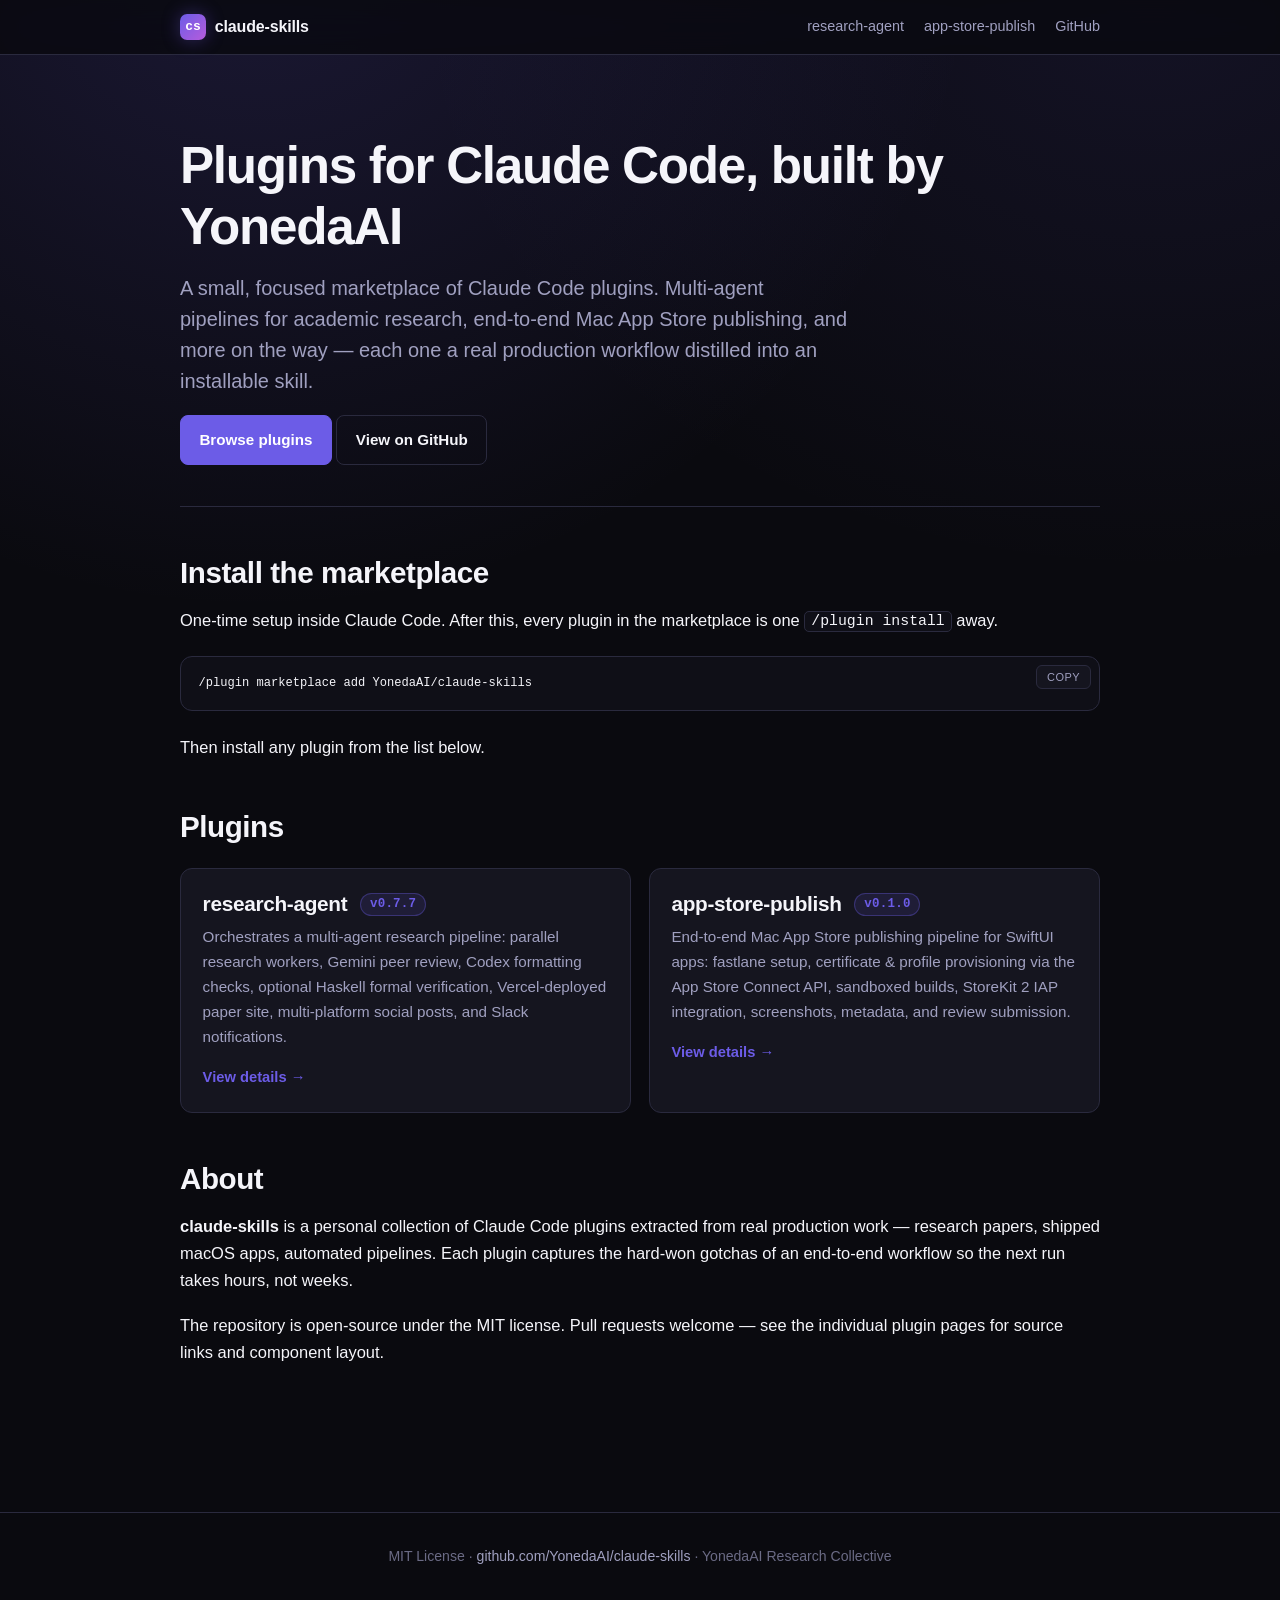
==== docs/index.html @ 032ab2cd "Add GitHub Pages site under /docs - Top-level README pointing to the published site and per-plugin f" ====
<!doctype html>
<html lang="en">
<head>
  <meta charset="utf-8">
  <meta name="viewport" content="width=device-width, initial-scale=1, viewport-fit=cover">
  <meta name="theme-color" content="#0a0a0f">
  <title>claude-skills — Plugins for Claude Code by YonedaAI</title>
  <meta name="description" content="A marketplace of plugins for Claude Code: multi-agent research pipelines, Mac App Store publishing, and more — built by YonedaAI.">

  <link rel="icon" type="image/svg+xml" href="assets/img/favicon.svg">
  <link rel="canonical" href="https://yonedaai.github.io/claude-skills/">
  <link rel="stylesheet" href="assets/css/style.css">

  <meta property="og:type" content="website">
  <meta property="og:title" content="claude-skills — Plugins for Claude Code">
  <meta property="og:description" content="A marketplace of plugins for Claude Code: multi-agent research pipelines, Mac App Store publishing, and more.">
  <meta property="og:url" content="https://yonedaai.github.io/claude-skills/">
  <meta property="og:image" content="https://yonedaai.github.io/claude-skills/assets/img/og-default.png">
  <meta name="twitter:card" content="summary_large_image">
  <meta name="twitter:title" content="claude-skills — Plugins for Claude Code">
  <meta name="twitter:description" content="A marketplace of plugins for Claude Code by YonedaAI.">
  <meta name="twitter:image" content="https://yonedaai.github.io/claude-skills/assets/img/og-default.png">
</head>
<body>

<header class="site-header">
  <div class="site-header-inner">
    <a class="brand" href="./">
      <span class="brand-mark">cs</span>
      <span>claude-skills</span>
    </a>
    <nav class="nav" aria-label="Primary">
      <a href="./research-agent/">research-agent</a>
      <a href="./app-store-publish/">app-store-publish</a>
      <a href="https://github.com/YonedaAI/claude-skills" rel="noopener">GitHub</a>
    </nav>
  </div>
</header>

<main>
  <section class="hero" id="top">
    <h1>Plugins for Claude Code, built by YonedaAI</h1>
    <p class="lead">
      A small, focused marketplace of Claude Code plugins. Multi-agent pipelines for academic
      research, end-to-end Mac App Store publishing, and more on the way — each one a real
      production workflow distilled into an installable skill.
    </p>
    <p>
      <a class="btn" href="#plugins">Browse plugins</a>
      <a class="btn btn-ghost" href="https://github.com/YonedaAI/claude-skills" rel="noopener">View on GitHub</a>
    </p>
  </section>

  <section id="install">
    <h2>Install the marketplace</h2>
    <p>One-time setup inside Claude Code. After this, every plugin in the marketplace is one
      <code>/plugin install</code> away.</p>
    <pre><code>/plugin marketplace add YonedaAI/claude-skills</code></pre>
    <p>Then install any plugin from the list below.</p>
  </section>

  <section id="plugins">
    <h2>Plugins</h2>
    <div class="grid grid-2">

      <article class="card">
        <h3>research-agent <span class="pill">v0.7.7</span></h3>
        <p>
          Orchestrates a multi-agent research pipeline: parallel research workers, Gemini peer
          review, Codex formatting checks, optional Haskell formal verification, Vercel-deployed
          paper site, multi-platform social posts, and Slack notifications.
        </p>
        <a class="card-link" href="./research-agent/">View details →</a>
      </article>

      <article class="card">
        <h3>app-store-publish <span class="pill">v0.1.0</span></h3>
        <p>
          End-to-end Mac App Store publishing pipeline for SwiftUI apps: fastlane setup,
          certificate &amp; profile provisioning via the App Store Connect API, sandboxed builds,
          StoreKit 2 IAP integration, screenshots, metadata, and review submission.
        </p>
        <a class="card-link" href="./app-store-publish/">View details →</a>
      </article>

    </div>
  </section>

  <section id="about">
    <h2>About</h2>
    <p>
      <strong>claude-skills</strong> is a personal collection of Claude Code plugins extracted
      from real production work — research papers, shipped macOS apps, automated pipelines.
      Each plugin captures the hard-won gotchas of an end-to-end workflow so the next run takes
      hours, not weeks.
    </p>
    <p>
      The repository is open-source under the MIT license. Pull requests welcome — see the
      individual plugin pages for source links and component layout.
    </p>
  </section>
</main>

<footer class="site-footer">
  <div class="site-footer-inner">
    <p>
      MIT License · <a href="https://github.com/YonedaAI/claude-skills" rel="noopener">github.com/YonedaAI/claude-skills</a>
      · YonedaAI Research Collective
    </p>
  </div>
</footer>

<script src="assets/js/app.js" defer></script>
</body>
</html>
---- docs/assets/css/style.css ----
:root {
  --bg: #0a0a0f;
  --surface: #15151f;
  --surface-hover: #1c1c2a;
  --accent: #6c5ce7;
  --accent-hover: #8475ec;
  --accent-glow: rgba(108, 92, 231, 0.35);
  --text: #f5f5fa;
  --text-muted: #a0a0c0;
  --text-dim: #6b6b85;
  --border: #2a2a3e;
  --code-bg: #0f0f17;
  --success: #4ade80;
  --warning: #fbbf24;

  --font-sans: -apple-system, BlinkMacSystemFont, "Segoe UI", Roboto, Helvetica, Arial, sans-serif;
  --font-mono: ui-monospace, SFMono-Regular, "JetBrains Mono", Menlo, Consolas, monospace;

  --radius: 12px;
  --radius-sm: 8px;

  --max-w: 960px;
}

* {
  box-sizing: border-box;
}

html {
  scroll-behavior: smooth;
  -webkit-text-size-adjust: 100%;
}

body {
  margin: 0;
  font-family: var(--font-sans);
  font-size: clamp(15px, 0.95rem + 0.1vw, 17px);
  line-height: 1.65;
  color: var(--text);
  background: var(--bg);
  background-image:
    radial-gradient(at 20% -10%, rgba(108, 92, 231, 0.18), transparent 50%),
    radial-gradient(at 90% 0%, rgba(108, 92, 231, 0.1), transparent 45%);
  background-attachment: fixed;
  -webkit-font-smoothing: antialiased;
  -moz-osx-font-smoothing: grayscale;
}

a {
  color: var(--accent);
  text-decoration: none;
  transition: color 0.15s ease;
}

a:hover {
  color: var(--accent-hover);
  text-decoration: underline;
  text-underline-offset: 3px;
}

h1, h2, h3, h4 {
  font-weight: 700;
  letter-spacing: -0.015em;
  line-height: 1.2;
  margin: 2.5rem 0 1rem;
  color: var(--text);
}

h1 {
  font-size: clamp(2rem, 1.6rem + 2vw, 3.2rem);
  letter-spacing: -0.025em;
  margin-top: 0;
}

h2 {
  font-size: clamp(1.4rem, 1.2rem + 1vw, 1.85rem);
  padding-top: 0.5rem;
}

h3 {
  font-size: clamp(1.15rem, 1.05rem + 0.4vw, 1.3rem);
}

p, ul, ol {
  margin: 0 0 1.1rem;
}

ul, ol {
  padding-left: 1.4rem;
}

li {
  margin-bottom: 0.4rem;
}

li::marker {
  color: var(--text-dim);
}

code, pre {
  font-family: var(--font-mono);
  font-size: 0.9em;
}

p code, li code, td code {
  background: var(--code-bg);
  border: 1px solid var(--border);
  padding: 0.1em 0.4em;
  border-radius: 5px;
  color: var(--text);
}

pre {
  background: var(--code-bg);
  border: 1px solid var(--border);
  border-radius: var(--radius);
  padding: 1rem 1.1rem;
  overflow-x: auto;
  position: relative;
  margin: 1.4rem 0;
  font-size: 0.84rem;
  line-height: 1.55;
}

pre code {
  background: transparent;
  border: 0;
  padding: 0;
  color: var(--text);
}

.copy-btn {
  position: absolute;
  top: 8px;
  right: 8px;
  background: var(--surface);
  color: var(--text-muted);
  border: 1px solid var(--border);
  border-radius: 6px;
  padding: 5px 10px;
  font-size: 11px;
  font-family: var(--font-sans);
  cursor: pointer;
  transition: all 0.15s ease;
  letter-spacing: 0.04em;
  text-transform: uppercase;
}

.copy-btn:hover {
  background: var(--surface-hover);
  color: var(--text);
  border-color: var(--accent);
}

.copy-btn.copied {
  background: var(--accent);
  color: white;
  border-color: var(--accent);
}

table {
  width: 100%;
  border-collapse: collapse;
  margin: 1.2rem 0;
  font-size: 0.92rem;
  display: block;
  overflow-x: auto;
  white-space: nowrap;
}

@media (min-width: 720px) {
  table {
    display: table;
    white-space: normal;
  }
}

th, td {
  text-align: left;
  padding: 0.6rem 0.85rem;
  border-bottom: 1px solid var(--border);
}

th {
  background: var(--surface);
  color: var(--text);
  font-weight: 600;
  font-size: 0.82rem;
  text-transform: uppercase;
  letter-spacing: 0.06em;
  border-bottom-color: var(--accent);
}

tr:hover td {
  background: rgba(108, 92, 231, 0.04);
}

.site-header {
  position: sticky;
  top: 0;
  z-index: 50;
  background: rgba(10, 10, 15, 0.85);
  backdrop-filter: saturate(180%) blur(14px);
  -webkit-backdrop-filter: saturate(180%) blur(14px);
  border-bottom: 1px solid var(--border);
}

.site-header-inner {
  max-width: var(--max-w);
  margin: 0 auto;
  padding: 0.85rem 1.25rem;
  display: flex;
  align-items: center;
  justify-content: space-between;
  gap: 1rem;
}

.brand {
  display: flex;
  align-items: center;
  gap: 0.55rem;
  font-weight: 700;
  font-size: 1rem;
  color: var(--text);
  letter-spacing: -0.01em;
}

.brand:hover {
  text-decoration: none;
  color: var(--text);
}

.brand-mark {
  width: 26px;
  height: 26px;
  border-radius: 7px;
  background: linear-gradient(135deg, var(--accent), #b65cdc);
  box-shadow: 0 0 18px var(--accent-glow);
  display: grid;
  place-items: center;
  color: white;
  font-weight: 800;
  font-size: 13px;
  font-family: var(--font-mono);
}

.nav {
  display: flex;
  gap: 1.25rem;
  font-size: 0.9rem;
}

.nav a {
  color: var(--text-muted);
  white-space: nowrap;
}

.nav a:hover {
  color: var(--text);
  text-decoration: none;
}

.nav a.active {
  color: var(--text);
}

main {
  max-width: var(--max-w);
  margin: 0 auto;
  padding: 2.5rem 1.25rem 4rem;
}

.hero {
  padding: 2.5rem 0 1.5rem;
  border-bottom: 1px solid var(--border);
  margin-bottom: 2.5rem;
}

.hero p.lead {
  font-size: clamp(1.05rem, 0.95rem + 0.5vw, 1.25rem);
  color: var(--text-muted);
  max-width: 60ch;
  line-height: 1.55;
}

.btn {
  display: inline-flex;
  align-items: center;
  gap: 0.5rem;
  padding: 0.7rem 1.15rem;
  background: var(--accent);
  color: white;
  border-radius: var(--radius-sm);
  font-weight: 600;
  font-size: 0.95rem;
  border: 1px solid var(--accent);
  cursor: pointer;
  transition: all 0.15s ease;
  text-decoration: none;
}

.btn:hover {
  background: var(--accent-hover);
  color: white;
  text-decoration: none;
  transform: translateY(-1px);
  box-shadow: 0 6px 22px var(--accent-glow);
}

.btn.btn-ghost {
  background: transparent;
  color: var(--text);
  border-color: var(--border);
}

.btn.btn-ghost:hover {
  background: var(--surface-hover);
  border-color: var(--accent);
  box-shadow: none;
}

.pill {
  display: inline-flex;
  align-items: center;
  font-family: var(--font-mono);
  font-size: 0.78rem;
  background: rgba(108, 92, 231, 0.12);
  color: var(--accent);
  border: 1px solid rgba(108, 92, 231, 0.35);
  padding: 0.2rem 0.55rem;
  border-radius: 999px;
  margin-left: 0.4rem;
  vertical-align: middle;
  letter-spacing: 0.02em;
}

.crumbs {
  font-size: 0.85rem;
  color: var(--text-dim);
  margin-bottom: 0.5rem;
}

.crumbs a {
  color: var(--text-muted);
}

.grid {
  display: grid;
  grid-template-columns: 1fr;
  gap: 1.1rem;
  margin: 1.5rem 0;
}

@media (min-width: 720px) {
  .grid.grid-2 { grid-template-columns: 1fr 1fr; }
  .grid.grid-3 { grid-template-columns: repeat(3, 1fr); }
  .grid.grid-4 { grid-template-columns: repeat(4, 1fr); }
}

.card {
  background: var(--surface);
  border: 1px solid var(--border);
  border-radius: var(--radius);
  padding: 1.4rem 1.35rem;
  transition: all 0.18s ease;
  position: relative;
  overflow: hidden;
}

.card::before {
  content: "";
  position: absolute;
  inset: 0 0 auto 0;
  height: 2px;
  background: linear-gradient(90deg, transparent, var(--accent), transparent);
  opacity: 0;
  transition: opacity 0.18s ease;
}

.card:hover {
  background: var(--surface-hover);
  border-color: rgba(108, 92, 231, 0.4);
  transform: translateY(-2px);
  box-shadow: 0 12px 36px rgba(0, 0, 0, 0.35);
}

.card:hover::before {
  opacity: 1;
}

.card h3 {
  margin: 0 0 0.45rem;
  display: flex;
  align-items: center;
  gap: 0.4rem;
  flex-wrap: wrap;
}

.card p {
  color: var(--text-muted);
  margin-bottom: 0.85rem;
  font-size: 0.95rem;
}

.card .card-link {
  font-weight: 600;
  font-size: 0.92rem;
  color: var(--accent);
}

.agent-card h4 {
  margin: 0 0 0.3rem;
  font-size: 0.95rem;
  font-family: var(--font-mono);
  color: var(--text);
}

.agent-card .meta {
  font-size: 0.78rem;
  color: var(--text-dim);
  text-transform: uppercase;
  letter-spacing: 0.06em;
  margin-bottom: 0.4rem;
}

.agent-card p {
  font-size: 0.88rem;
  margin: 0;
  color: var(--text-muted);
}

.phase {
  display: flex;
  gap: 1rem;
  padding: 1rem 0;
  border-bottom: 1px solid var(--border);
}

.phase:last-child {
  border-bottom: 0;
}

.phase-num {
  flex-shrink: 0;
  width: 38px;
  height: 38px;
  border-radius: 10px;
  background: rgba(108, 92, 231, 0.12);
  color: var(--accent);
  display: grid;
  place-items: center;
  font-family: var(--font-mono);
  font-weight: 700;
  font-size: 0.95rem;
  border: 1px solid rgba(108, 92, 231, 0.3);
}

.phase-body h4 {
  margin: 0 0 0.3rem;
  font-size: 1rem;
}

.phase-body p {
  margin: 0;
  color: var(--text-muted);
  font-size: 0.92rem;
}

details {
  background: var(--surface);
  border: 1px solid var(--border);
  border-radius: var(--radius);
  padding: 0.9rem 1.15rem;
  margin: 1.2rem 0;
}

details[open] {
  padding-bottom: 1.15rem;
}

summary {
  cursor: pointer;
  font-weight: 600;
  color: var(--text);
  list-style: none;
  display: flex;
  align-items: center;
  gap: 0.5rem;
}

summary::-webkit-details-marker { display: none; }

summary::before {
  content: "▸";
  color: var(--accent);
  display: inline-block;
  transition: transform 0.18s ease;
  font-size: 0.85rem;
}

details[open] summary::before {
  transform: rotate(90deg);
}

.site-footer {
  border-top: 1px solid var(--border);
  margin-top: 4rem;
  padding: 2rem 1.25rem 2.5rem;
  text-align: center;
  color: var(--text-dim);
  font-size: 0.88rem;
}

.site-footer-inner {
  max-width: var(--max-w);
  margin: 0 auto;
}

.site-footer a {
  color: var(--text-muted);
}

.diagram {
  font-size: 0.74rem;
  line-height: 1.45;
  color: var(--text-muted);
}

.diagram .accent {
  color: var(--accent);
}

::selection {
  background: var(--accent-glow);
  color: var(--text);
}

@media (max-width: 480px) {
  .nav { gap: 0.85rem; font-size: 0.85rem; }
  main { padding: 1.5rem 1rem 3rem; }
  .hero { padding: 1.5rem 0 1rem; }
  pre { font-size: 0.78rem; padding: 0.85rem 0.95rem; }
}
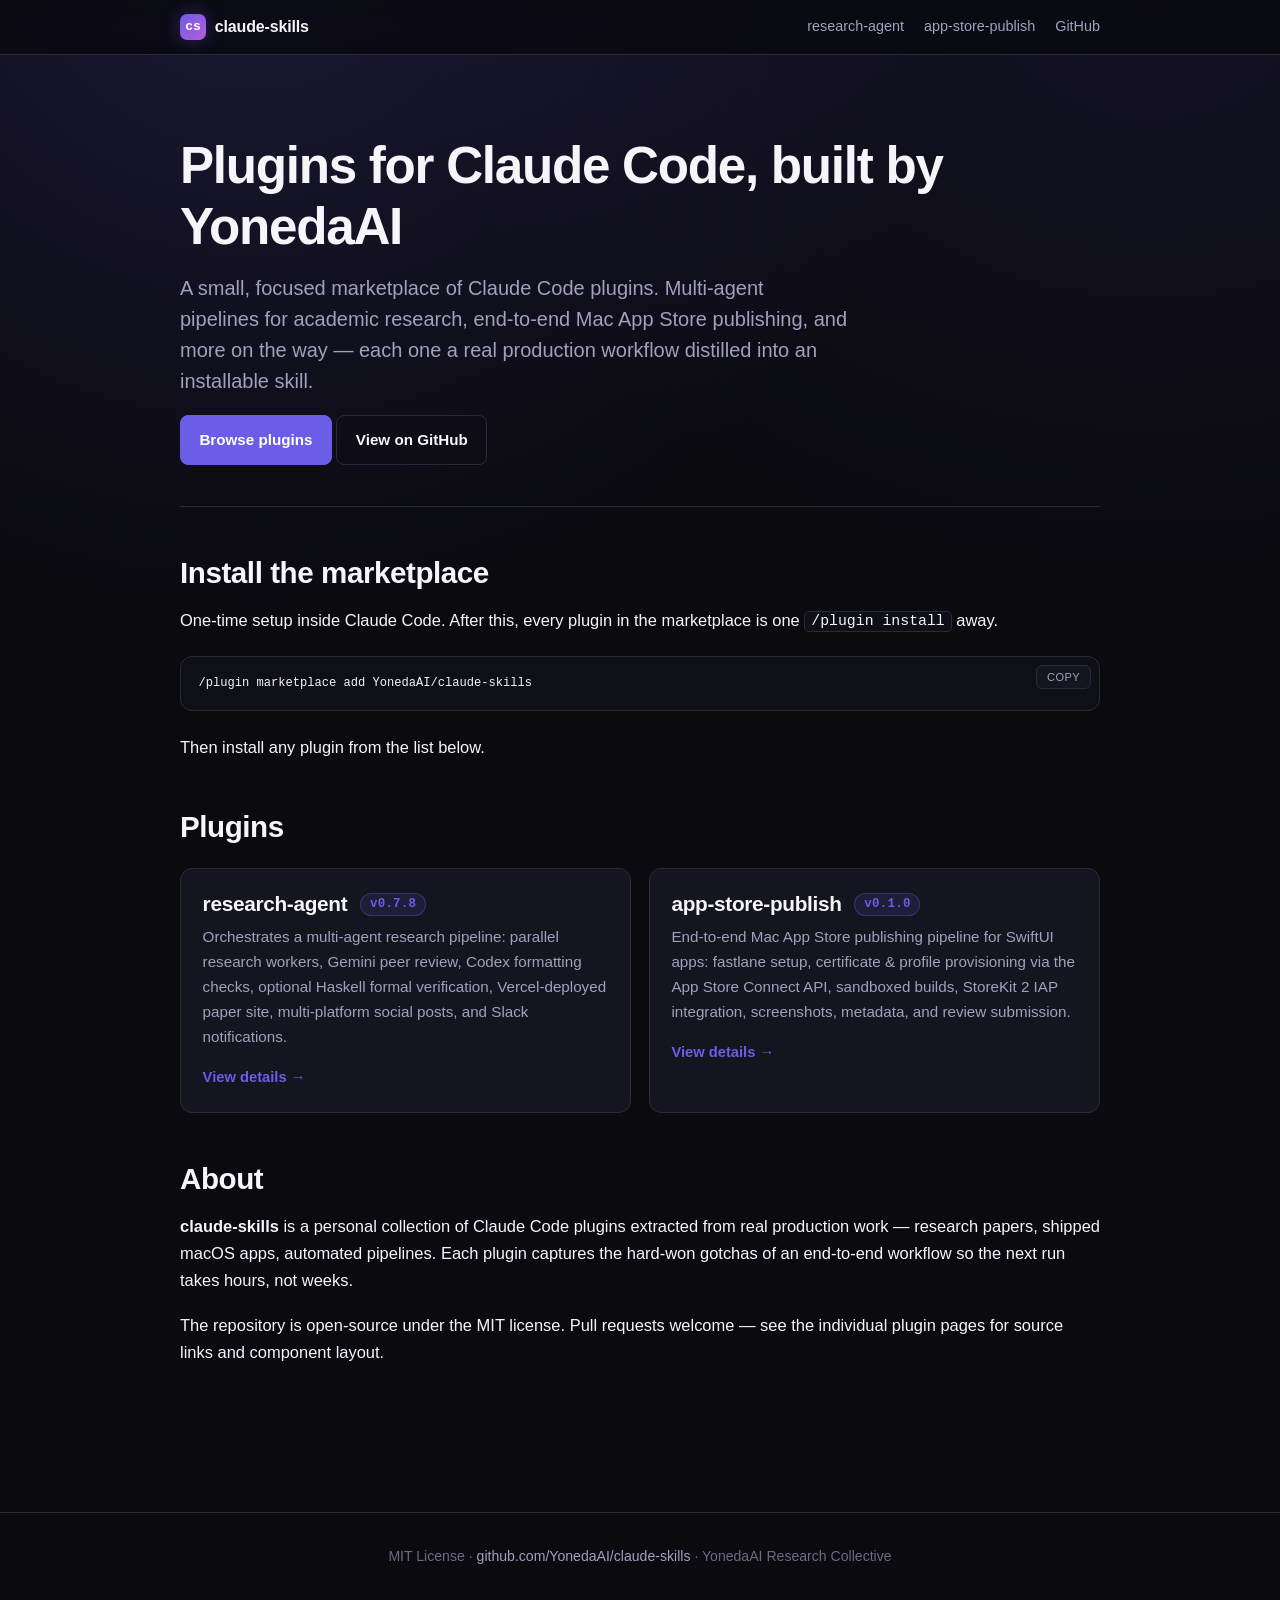
==== commit 3ac08928: "research-agent v0.7.8: hard review gates + Codex VERDICT loop Fixes the long-standing pattern where " ====
--- a/docs/index.html
+++ b/docs/index.html
@@ -64,7 +64,7 @@
     <div class="grid grid-2">
 
       <article class="card">
-        <h3>research-agent <span class="pill">v0.7.7</span></h3>
+        <h3>research-agent <span class="pill">v0.7.8</span></h3>
         <p>
           Orchestrates a multi-agent research pipeline: parallel research workers, Gemini peer
           review, Codex formatting checks, optional Haskell formal verification, Vercel-deployed
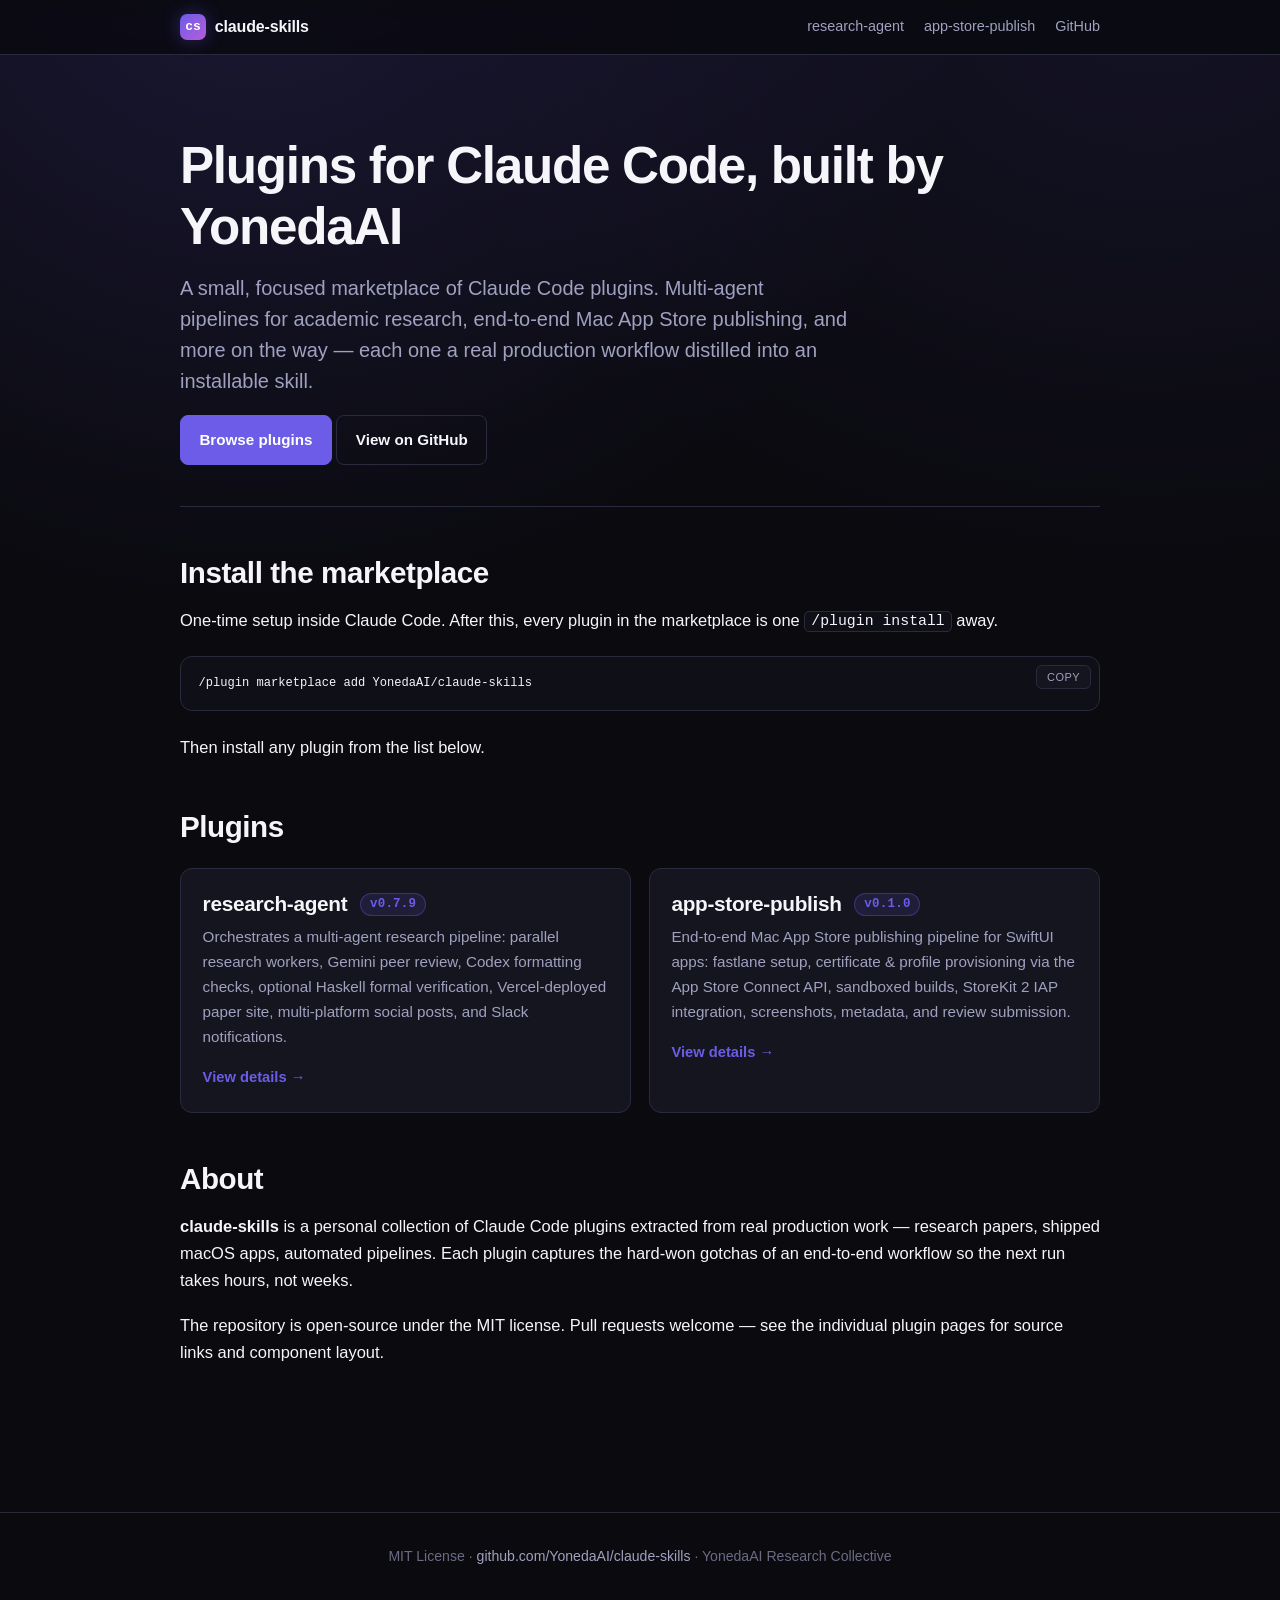
==== commit 8768540b: "research-agent v0.7.9: route reviews through agy shim" ====
--- a/docs/index.html
+++ b/docs/index.html
@@ -64,7 +64,7 @@
     <div class="grid grid-2">
 
       <article class="card">
-        <h3>research-agent <span class="pill">v0.7.8</span></h3>
+        <h3>research-agent <span class="pill">v0.7.9</span></h3>
         <p>
           Orchestrates a multi-agent research pipeline: parallel research workers, Gemini peer
           review, Codex formatting checks, optional Haskell formal verification, Vercel-deployed
